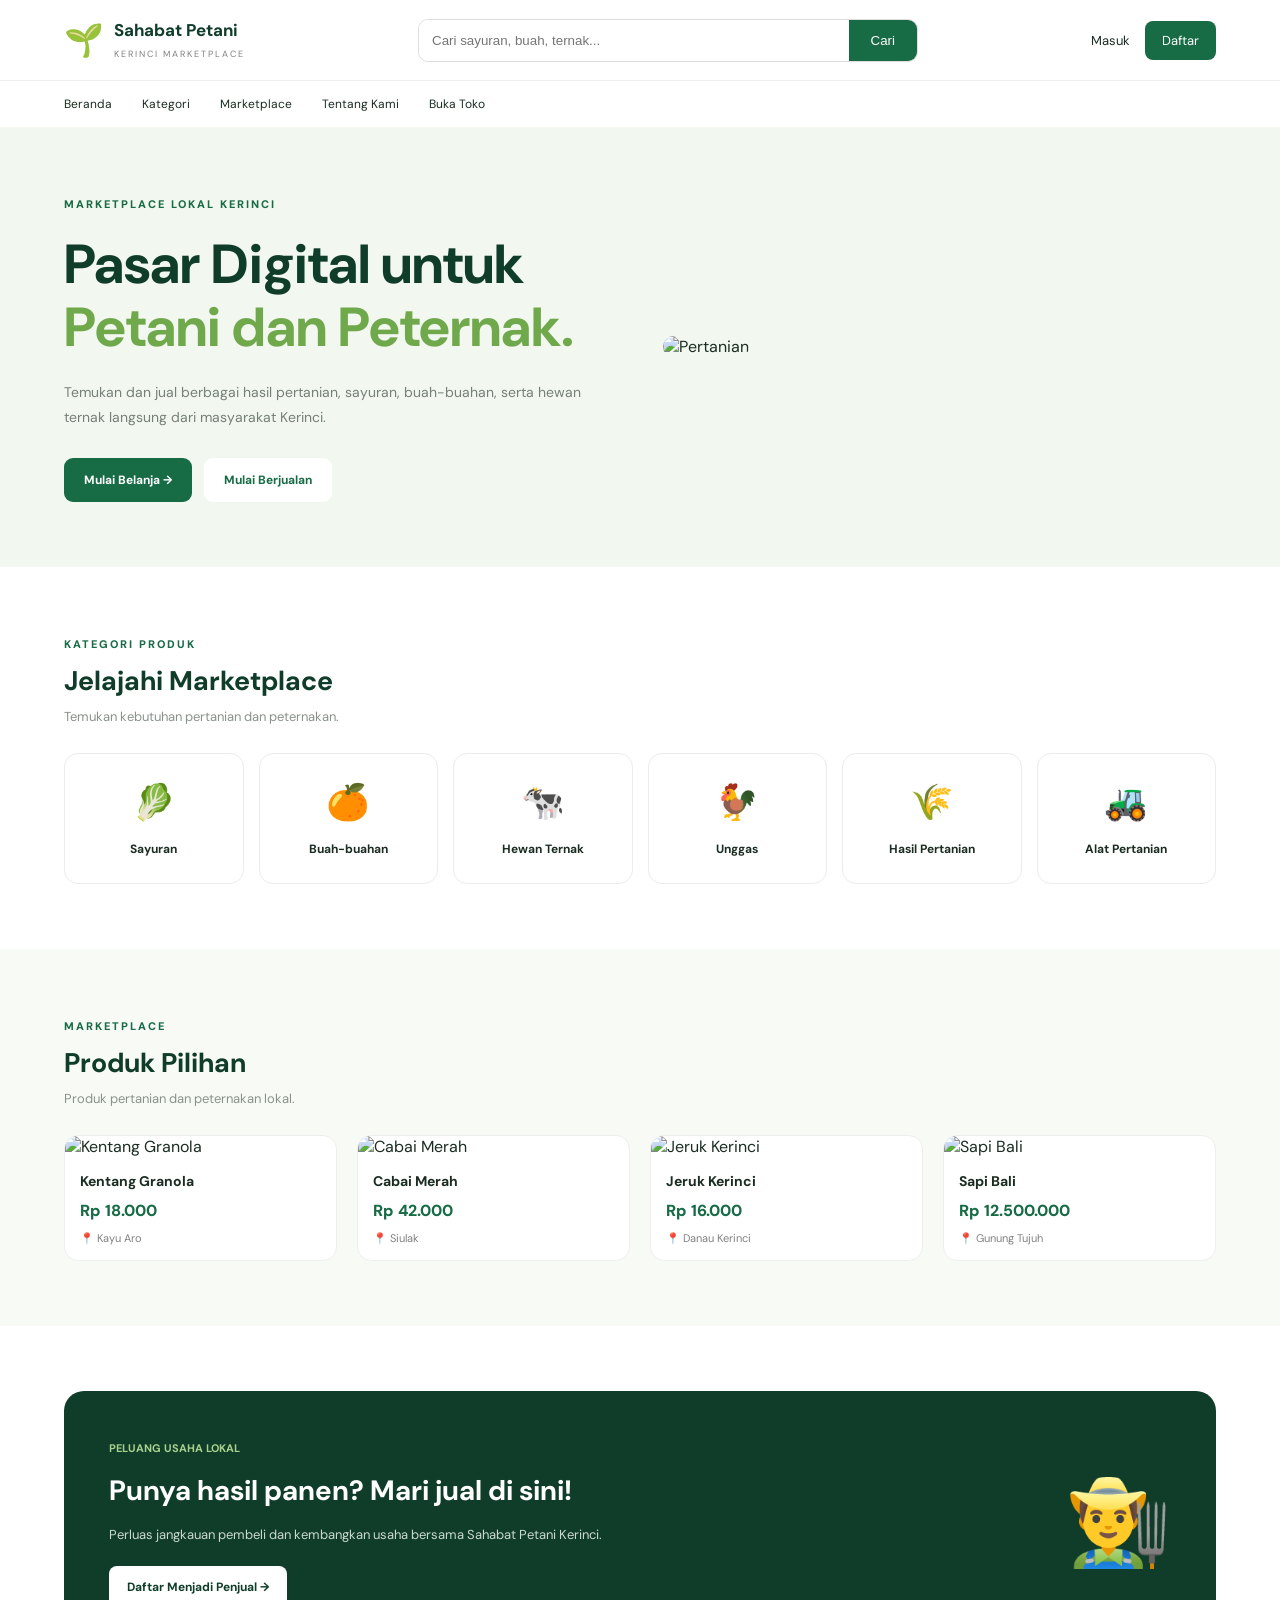
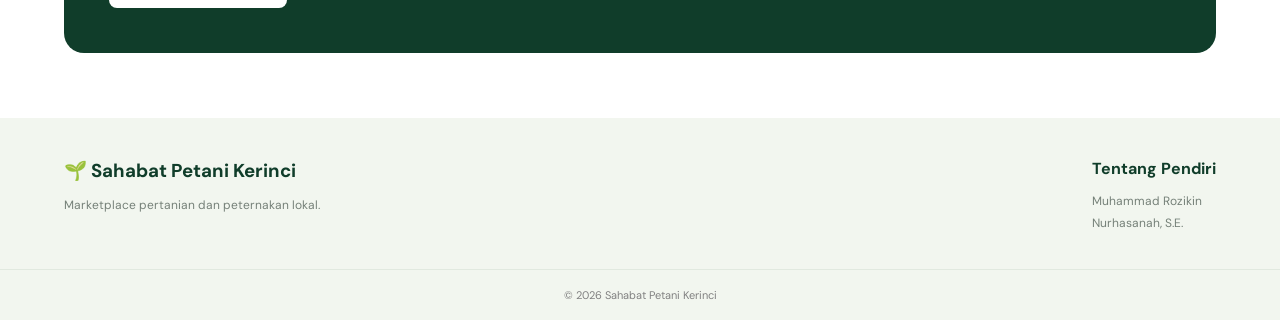
==== index.html @ 48f0f31e "Update index.html" ====
<!DOCTYPE html>
<html lang="id">
<head>
    <meta charset="UTF-8">
    <meta name="viewport" content="width=device-width, initial-scale=1.0">

    <title>Sahabat Petani Kerinci</title>

    <meta name="description" content="Marketplace pertanian dan peternakan Kerinci.">

    <link rel="stylesheet" href="styles.css">

    <link rel="preconnect" href="https://fonts.googleapis.com">
    <link href="https://fonts.googleapis.com/css2?family=DM+Sans:wght@400;500;600;700;800&display=swap" rel="stylesheet">
</head>

<body>

<header class="header">

    <div class="container header-content">

        <a href="index.html" class="logo">
            <span>🌱</span>
            <div>
                <strong>Sahabat Petani</strong>
                <small>KERINCI MARKETPLACE</small>
            </div>
        </a>

        <div class="search-box">
            <input
                type="search"
                id="searchInput"
                placeholder="Cari sayuran, buah, ternak..."
            >
            <button onclick="searchProducts()">Cari</button>
        </div>

        <div class="header-actions">
            <a href="pages/login.html">Masuk</a>
            <a href="pages/register.html" class="register-btn">Daftar</a>
        </div>

    </div>

    <nav class="navigation">
        <div class="container nav-links">
            <a href="index.html">Beranda</a>
            <a href="#kategori">Kategori</a>
            <a href="#produk">Marketplace</a>
            <a href="#tentang">Tentang Kami</a>
            <a href="pages/toko.html">Buka Toko</a>
        </div>
    </nav>

</header>


<main>

<section class="hero">
    <div class="container hero-content">

        <div class="hero-text">

            <span class="badge">MARKETPLACE LOKAL KERINCI</span>

            <h1>
                Pasar Digital untuk
                <span>Petani dan Peternak.</span>
            </h1>

            <p>
                Temukan dan jual berbagai hasil pertanian,
                sayuran, buah-buahan, serta hewan ternak
                langsung dari masyarakat Kerinci.
            </p>

            <div class="hero-buttons">
                <a href="#produk" class="primary-btn">
                    Mulai Belanja →
                </a>

                <a href="pages/toko.html" class="secondary-btn">
                    Mulai Berjualan
                </a>
            </div>

        </div>

        <div class="hero-image">
            <img
                src="https://images.unsplash.com/photo-1500382017468-9049fed747ef?w=1000"
                alt="Pertanian"
            >
        </div>

    </div>
</section>


<section class="container categories" id="kategori">

    <div class="section-heading">
        <span>KATEGORI PRODUK</span>
        <h2>Jelajahi Marketplace</h2>
        <p>Temukan kebutuhan pertanian dan peternakan.</p>
    </div>

    <div class="category-grid">

        <a href="#produk" data-category="Sayuran">
            <span>🥬</span>
            <strong>Sayuran</strong>
        </a>

        <a href="#produk" data-category="Buah-buahan">
            <span>🍊</span>
            <strong>Buah-buahan</strong>
        </a>

        <a href="#produk" data-category="Hewan ternak">
            <span>🐄</span>
            <strong>Hewan Ternak</strong>
        </a>

        <a href="#produk" data-category="Unggas">
            <span>🐓</span>
            <strong>Unggas</strong>
        </a>

        <a href="#produk" data-category="Hasil pertanian">
            <span>🌾</span>
            <strong>Hasil Pertanian</strong>
        </a>

        <a href="#produk" data-category="Peralatan">
            <span>🚜</span>
            <strong>Alat Pertanian</strong>
        </a>

    </div>

</section>


<section class="products-section" id="produk">

    <div class="container">

        <div class="section-heading">
            <span>MARKETPLACE</span>
            <h2>Produk Pilihan</h2>
            <p>Produk pertanian dan peternakan lokal.</p>
        </div>

        <div class="product-grid" id="productGrid"></div>

    </div>

</section>


<section class="seller-section" id="tentang">

    <div class="container seller-content">

        <div>
            <span>PELUANG USAHA LOKAL</span>

            <h2>
                Punya hasil panen?
                Mari jual di sini!
            </h2>

            <p>
                Perluas jangkauan pembeli dan
                kembangkan usaha bersama Sahabat Petani Kerinci.
            </p>

            <a href="pages/register.html">
                Daftar Menjadi Penjual →
            </a>
        </div>

        <div class="seller-icon">👨‍🌾</div>

    </div>

</section>

</main>


<footer>

    <div class="container footer-content">

        <div>
            <h3>🌱 Sahabat Petani Kerinci</h3>
            <p>Marketplace pertanian dan peternakan lokal.</p>
        </div>

        <div>
            <h4>Tentang Pendiri</h4>
            <p>Muhammad Rozikin</p>
            <p>Nurhasanah, S.E.</p>
        </div>

    </div>

    <div class="copyright">
        © 2026 Sahabat Petani Kerinci
    </div>

</footer>

<script src="script.js"></script>

</body>
</html>
---- styles.css ----
:root {
    --green: #176b45;
    --dark: #103d2a;
    --light: #f2f7ef;
    --text: #1b2d22;
}

* {
    margin: 0;
    padding: 0;
    box-sizing: border-box;
}

body {
    font-family: 'DM Sans', sans-serif;
    color: var(--text);
}

.container {
    width: 90%;
    max-width: 1200px;
    margin: auto;
}

a {
    text-decoration: none;
    color: inherit;
}

/* HEADER */

.header {
    background: white;
    position: sticky;
    top: 0;
    z-index: 100;
}

.header-content {
    min-height: 80px;
    display: flex;
    align-items: center;
    justify-content: space-between;
    gap: 25px;
}

.logo {
    display: flex;
    align-items: center;
    gap: 10px;
}

.logo span {
    font-size: 32px;
}

.logo strong {
    display: block;
    color: var(--dark);
    font-size: 17px;
}

.logo small {
    font-size: 9px;
    letter-spacing: 2px;
    color: gray;
}

.search-box {
    display: flex;
    flex: 1;
    max-width: 500px;
    border: 1px solid #ddd;
    border-radius: 10px;
    overflow: hidden;
}

.search-box input {
    flex: 1;
    padding: 13px;
    border: none;
    outline: none;
}

.search-box button {
    background: var(--green);
    color: white;
    border: none;
    padding: 0 22px;
    cursor: pointer;
}

.header-actions {
    display: flex;
    align-items: center;
    gap: 15px;
    font-size: 13px;
}

.register-btn {
    background: var(--green);
    color: white;
    padding: 11px 17px;
    border-radius: 8px;
}

.navigation {
    border-top: 1px solid #eee;
}

.nav-links {
    display: flex;
    gap: 30px;
    padding: 15px 0;
    font-size: 12px;
}

/* HERO */

.hero {
    background: var(--light);
    padding: 65px 0;
}

.hero-content {
    display: grid;
    grid-template-columns: 1fr 1fr;
    align-items: center;
    gap: 45px;
}

.badge,
.section-heading span {
    color: var(--green);
    font-size: 11px;
    font-weight: 800;
    letter-spacing: 2px;
}

.hero h1 {
    font-size: clamp(35px, 5vw, 55px);
    line-height: 1.15;
    color: var(--dark);
    margin: 20px 0;
}

.hero h1 span {
    color: #70a84c;
}

.hero p {
    color: #758078;
    line-height: 1.8;
    font-size: 14px;
}

.hero-buttons {
    display: flex;
    gap: 12px;
    margin-top: 28px;
}

.primary-btn,
.secondary-btn {
    padding: 14px 20px;
    border-radius: 9px;
    font-size: 12px;
    font-weight: 700;
}

.primary-btn {
    background: var(--green);
    color: white;
}

.secondary-btn {
    background: white;
    color: var(--green);
}

.hero-image img {
    width: 100%;
    height: 340px;
    object-fit: cover;
    border-radius: 25px;
}

/* CATEGORIES */

.categories {
    padding-top: 65px;
    padding-bottom: 65px;
}

.section-heading {
    margin-bottom: 28px;
}

.section-heading h2 {
    font-size: 27px;
    color: var(--dark);
    margin: 10px 0;
}

.section-heading p {
    font-size: 13px;
    color: #89928b;
}

.category-grid {
    display: grid;
    grid-template-columns: repeat(6, 1fr);
    gap: 15px;
}

.category-grid a {
    border: 1px solid #e9eee8;
    border-radius: 14px;
    padding: 25px 10px;
    text-align: center;
    transition: .2s;
}

.category-grid a:hover {
    border-color: var(--green);
    transform: translateY(-4px);
}

.category-grid span {
    display: block;
    font-size: 35px;
    margin-bottom: 12px;
}

.category-grid strong {
    font-size: 12px;
}

/* PRODUCTS */

.products-section {
    background: #f8faf6;
    padding: 65px 0;
}

.product-grid {
    display: grid;
    grid-template-columns: repeat(4, 1fr);
    gap: 20px;
}

.product-card {
    background: white;
    border-radius: 14px;
    overflow: hidden;
    border: 1px solid #eee;
}

.product-card img {
    width: 100%;
    height: 180px;
    object-fit: cover;
}

.product-info {
    padding: 15px;
}

.product-info h3 {
    font-size: 14px;
    margin-bottom: 10px;
}

.product-price {
    color: var(--green);
    font-weight: 800;
    font-size: 16px;
}

.product-location {
    font-size: 11px;
    color: gray;
    margin-top: 10px;
}

/* SELLER */

.seller-section {
    padding: 65px 0;
}

.seller-content {
    background: var(--dark);
    color: white;
    padding: 45px;
    border-radius: 20px;
    display: flex;
    justify-content: space-between;
    align-items: center;
}

.seller-content span {
    color: #a9d18e;
    font-size: 11px;
    font-weight: bold;
}

.seller-content h2 {
    font-size: 28px;
    margin: 15px 0;
}

.seller-content p {
    color: #cbd9ce;
    font-size: 13px;
    line-height: 1.7;
}

.seller-content a {
    display: inline-block;
    margin-top: 20px;
    background: white;
    color: var(--dark);
    padding: 13px 18px;
    border-radius: 8px;
    font-size: 12px;
    font-weight: bold;
}

.seller-icon {
    font-size: 85px;
}

/* FOOTER */

footer {
    background: #f2f6ef;
    padding-top: 40px;
}

.footer-content {
    display: flex;
    justify-content: space-between;
    padding-bottom: 35px;
}

.footer-content h3,
.footer-content h4 {
    color: var(--dark);
    margin-bottom: 12px;
}

.footer-content p {
    font-size: 12px;
    color: #758078;
    line-height: 1.8;
}

.copyright {
    border-top: 1px solid #e1e9df;
    text-align: center;
    padding: 18px;
    color: gray;
    font-size: 11px;
}

/* MOBILE */

@media(max-width: 800px) {
    .header-content {
        flex-wrap: wrap;
        padding: 15px 0;
    }

    .search-box {
        order: 3;
        flex-basis: 100%;
        max-width: none;
    }

    .hero-content {
        grid-template-columns: 1fr;
    }

    .category-grid {
        grid-template-columns: repeat(3, 1fr);
    }

    .product-grid {
        grid-template-columns: repeat(2, 1fr);
    }

    .hero-image img {
        height: 250px;
    }
}

@media(max-width: 480px) {
    .container {
        width: 92%;
    }

    .nav-links {
        overflow-x: auto;
        white-space: nowrap;
        gap: 20px;
    }

    .category-grid {
        grid-template-columns: repeat(2, 1fr);
    }

    .product-grid {
        gap: 10px;
    }

    .product-card img {
        height: 130px;
    }

    .seller-content {
        padding: 25px;
    }

    .seller-content h2 {
        font-size: 22px;
    }

    .seller-icon {
        display: none;
    }

    .footer-content {
        flex-direction: column;
        gap: 25px;
    }
}
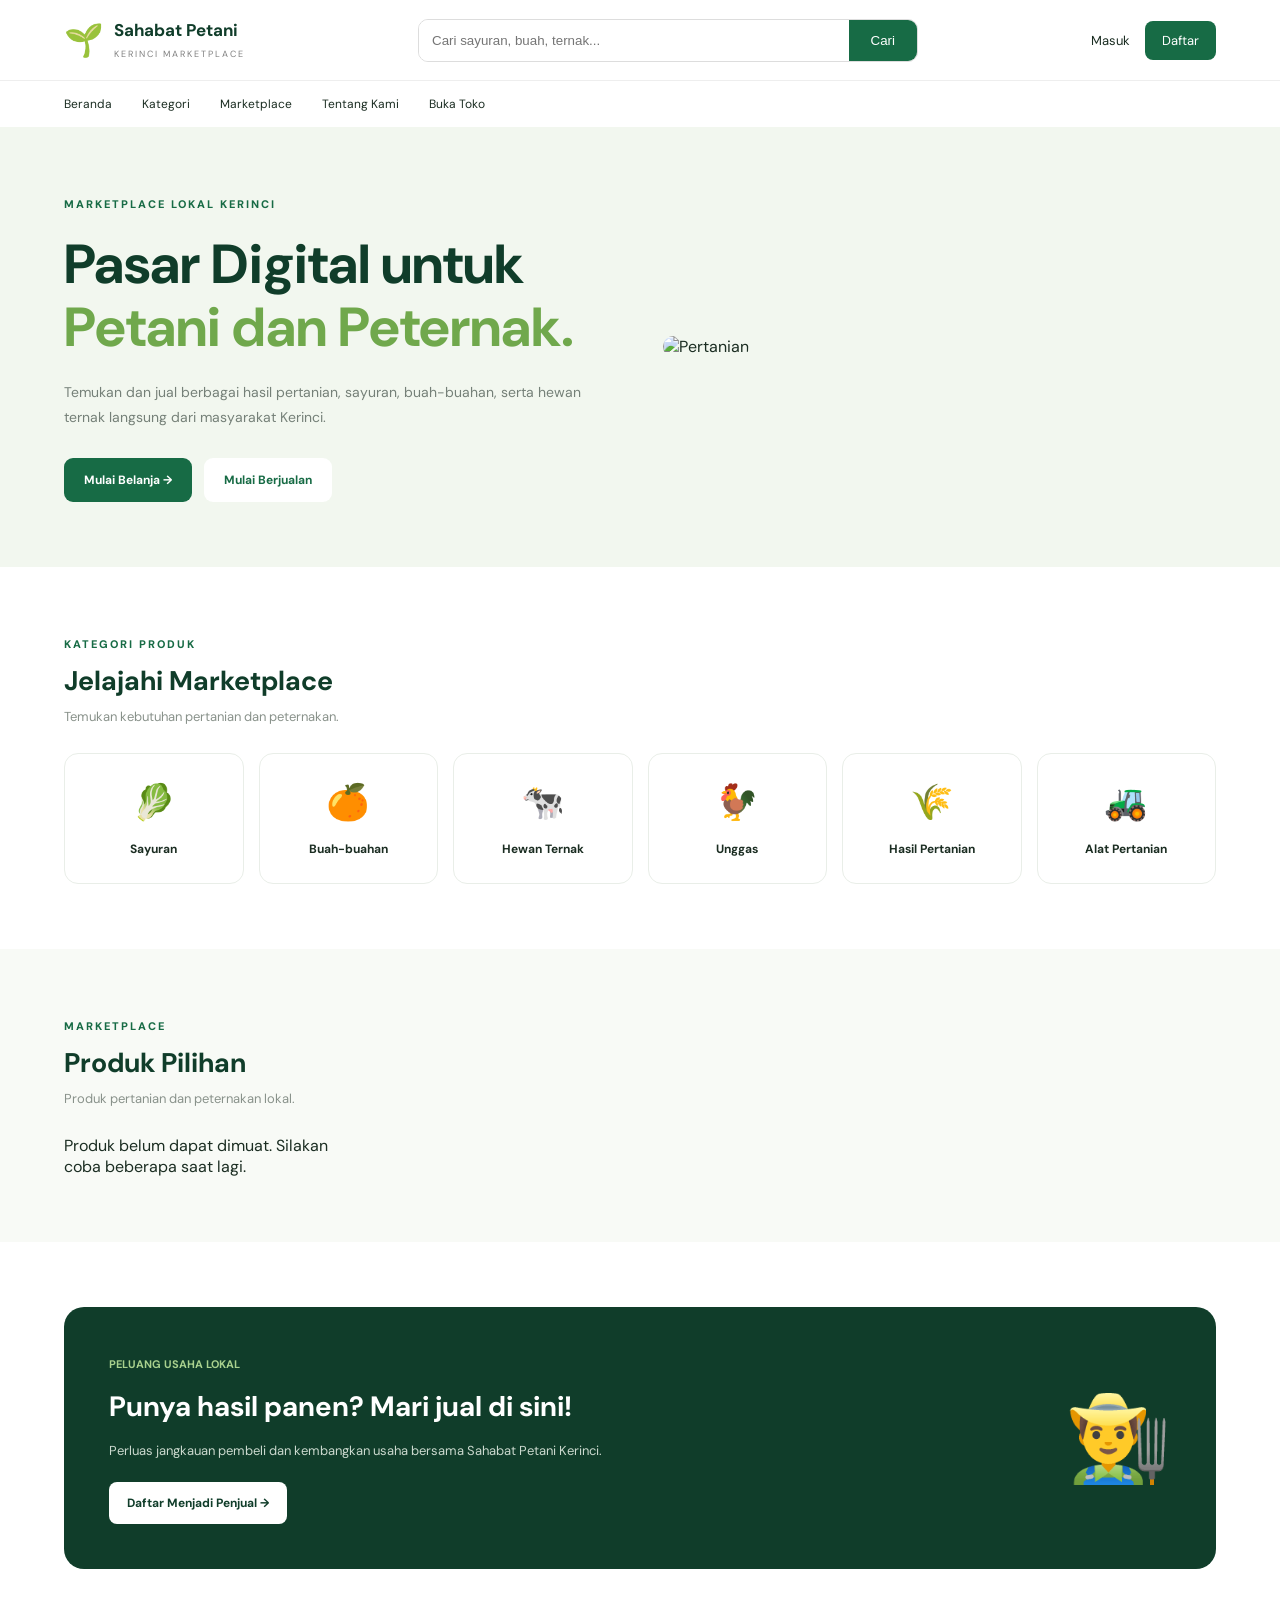
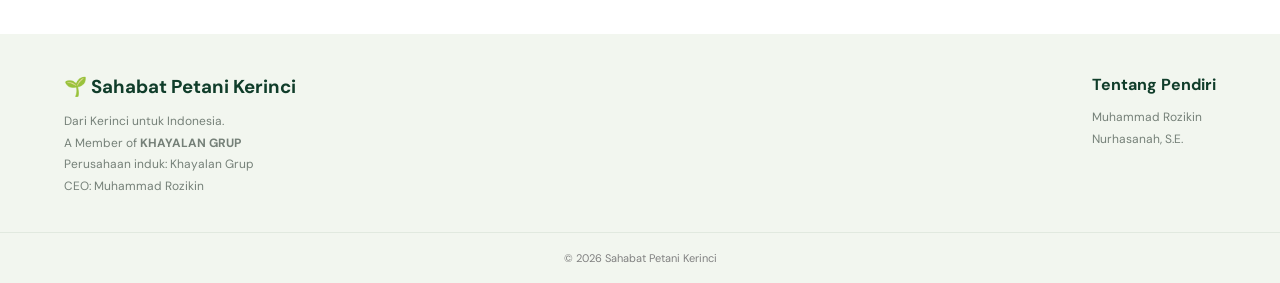
==== commit 9ea649bb: "Update index.html" ====
--- a/index.html
+++ b/index.html
@@ -198,8 +198,13 @@
     <div class="container footer-content">
 
         <div>
-            <h3>🌱 Sahabat Petani Kerinci</h3>
-            <p>Marketplace pertanian dan peternakan lokal.</p>
+    <h3>🌱 Sahabat Petani Kerinci</h3>
+    <p>Dari Kerinci untuk Indonesia.</p>
+    <p class="parent-company">
+        A Member of <strong>KHAYALAN GRUP</strong>
+    </p>
+    <p>Perusahaan induk: Khayalan Grup</p>
+    <p>CEO: Muhammad Rozikin</p>
         </div>
 
         <div>
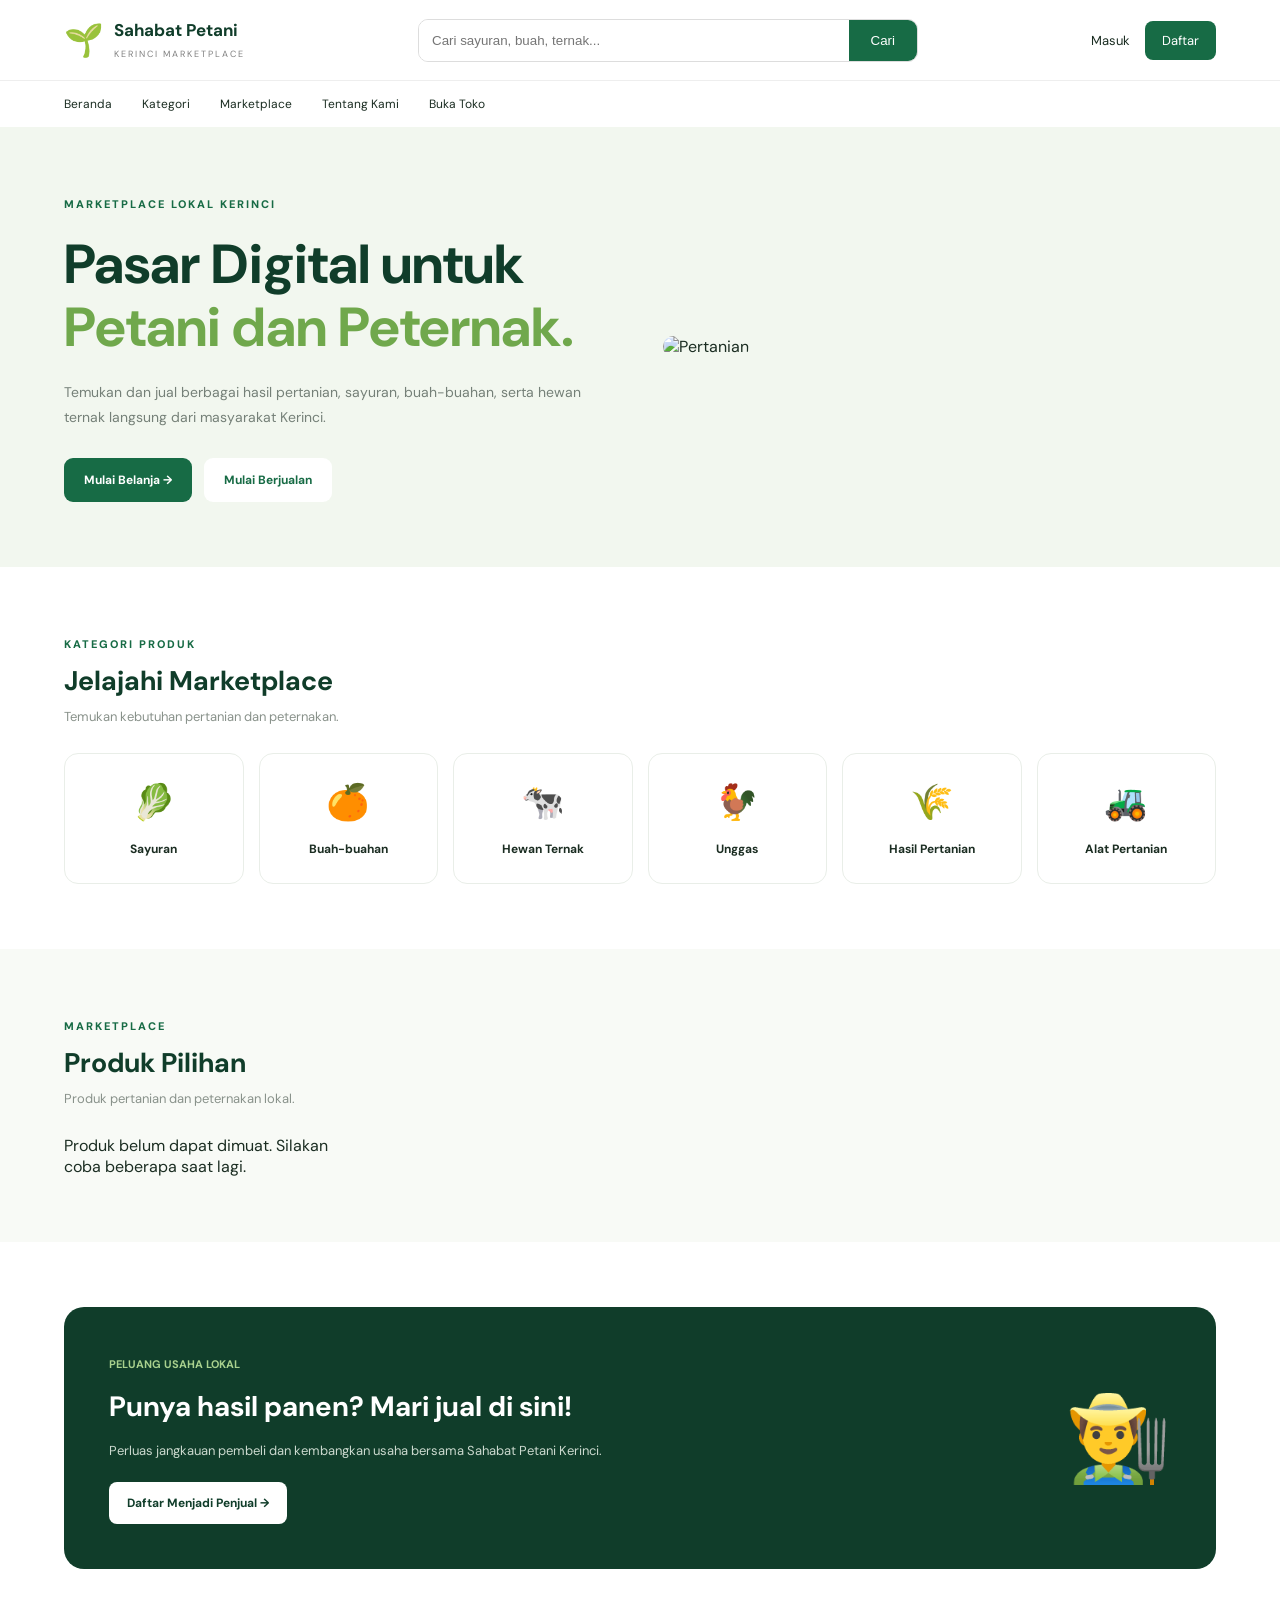
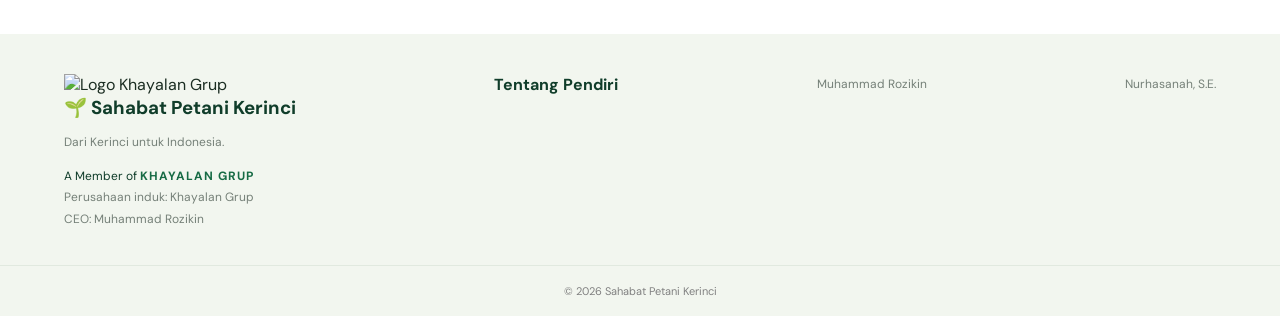
==== commit 9d5a3344: "Update index.html" ====
--- a/index.html
+++ b/index.html
@@ -197,17 +197,23 @@
 
     <div class="container footer-content">
 
-        <div>
+        <div class="footer-brand">
+    <img
+        src="logo-khayalan-grup.png"
+        alt="Logo Khayalan Grup"
+        class="footer-logo"
+    >
+
     <h3>🌱 Sahabat Petani Kerinci</h3>
     <p>Dari Kerinci untuk Indonesia.</p>
+
     <p class="parent-company">
         A Member of <strong>KHAYALAN GRUP</strong>
     </p>
+
     <p>Perusahaan induk: Khayalan Grup</p>
     <p>CEO: Muhammad Rozikin</p>
         </div>
-
-        <div>
             <h4>Tentang Pendiri</h4>
             <p>Muhammad Rozikin</p>
             <p>Nurhasanah, S.E.</p>
--- a/styles.css
+++ b/styles.css
@@ -364,6 +364,18 @@
     font-size: 11px;
 }
 
+/* KHAYALAN GRUP */
+
+.parent-company {
+    margin-top: 12px;
+    color: var(--dark) !important;
+    font-size: 12px !important;
+}
+
+.parent-company strong {
+    color: var(--green);
+    letter-spacing: 1px;
+}
 /* MOBILE */
 
 @media(max-width: 800px) {
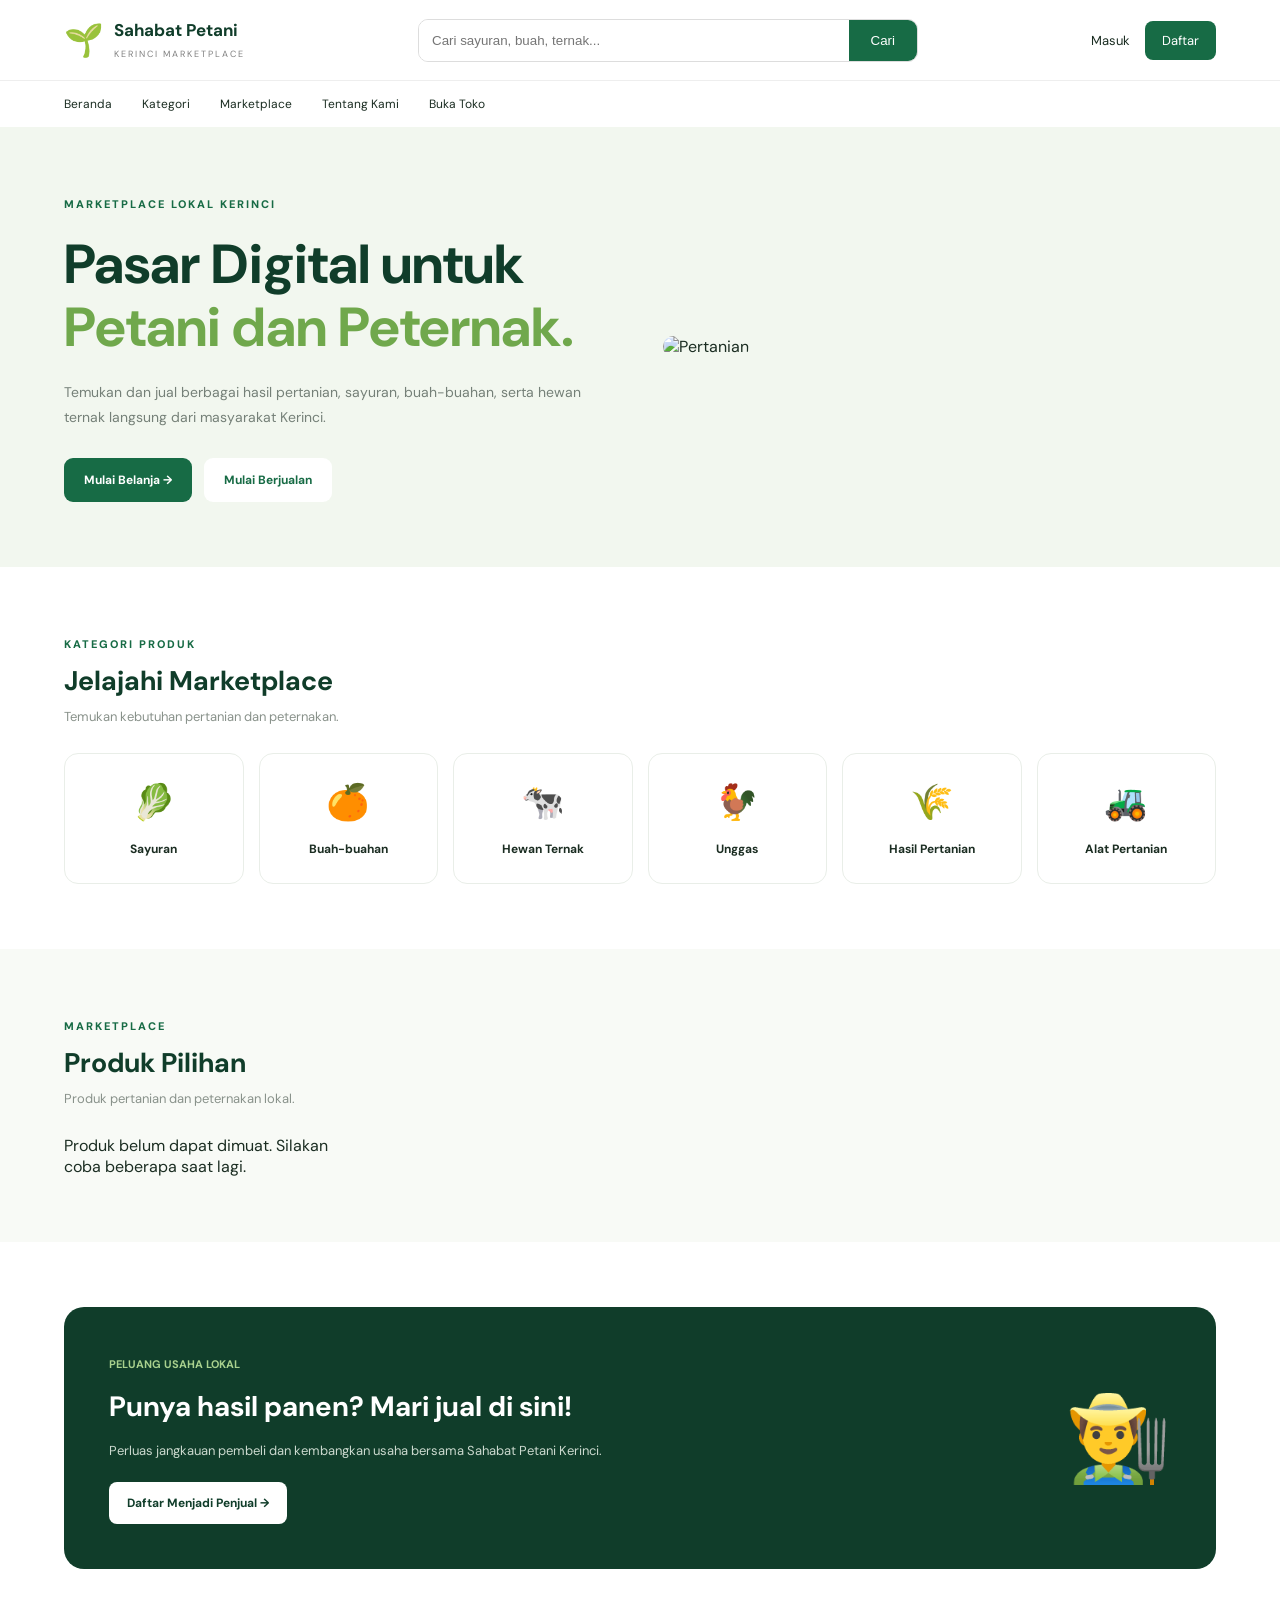
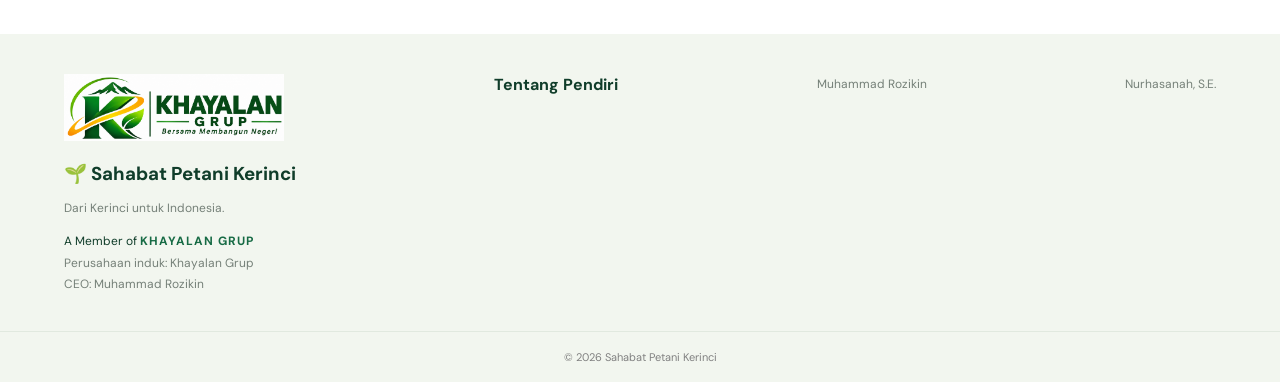
==== commit c339173c: "Update index.html" ====
--- a/index.html
+++ b/index.html
@@ -199,7 +199,7 @@
 
         <div class="footer-brand">
     <img
-        src="logo-khayalan-grup.png"
+        src="logo-khayalan-grup-1.png"
         alt="Logo Khayalan Grup"
         class="footer-logo"
     >
--- a/styles.css
+++ b/styles.css
@@ -343,6 +343,14 @@
     justify-content: space-between;
     padding-bottom: 35px;
 }
+.footer-logo {
+    display: block;
+    width: 220px;
+    max-width: 100%;
+    height: auto;
+    object-fit: contain;
+    margin-bottom: 20px;
+}
 
 .footer-content h3,
 .footer-content h4 {
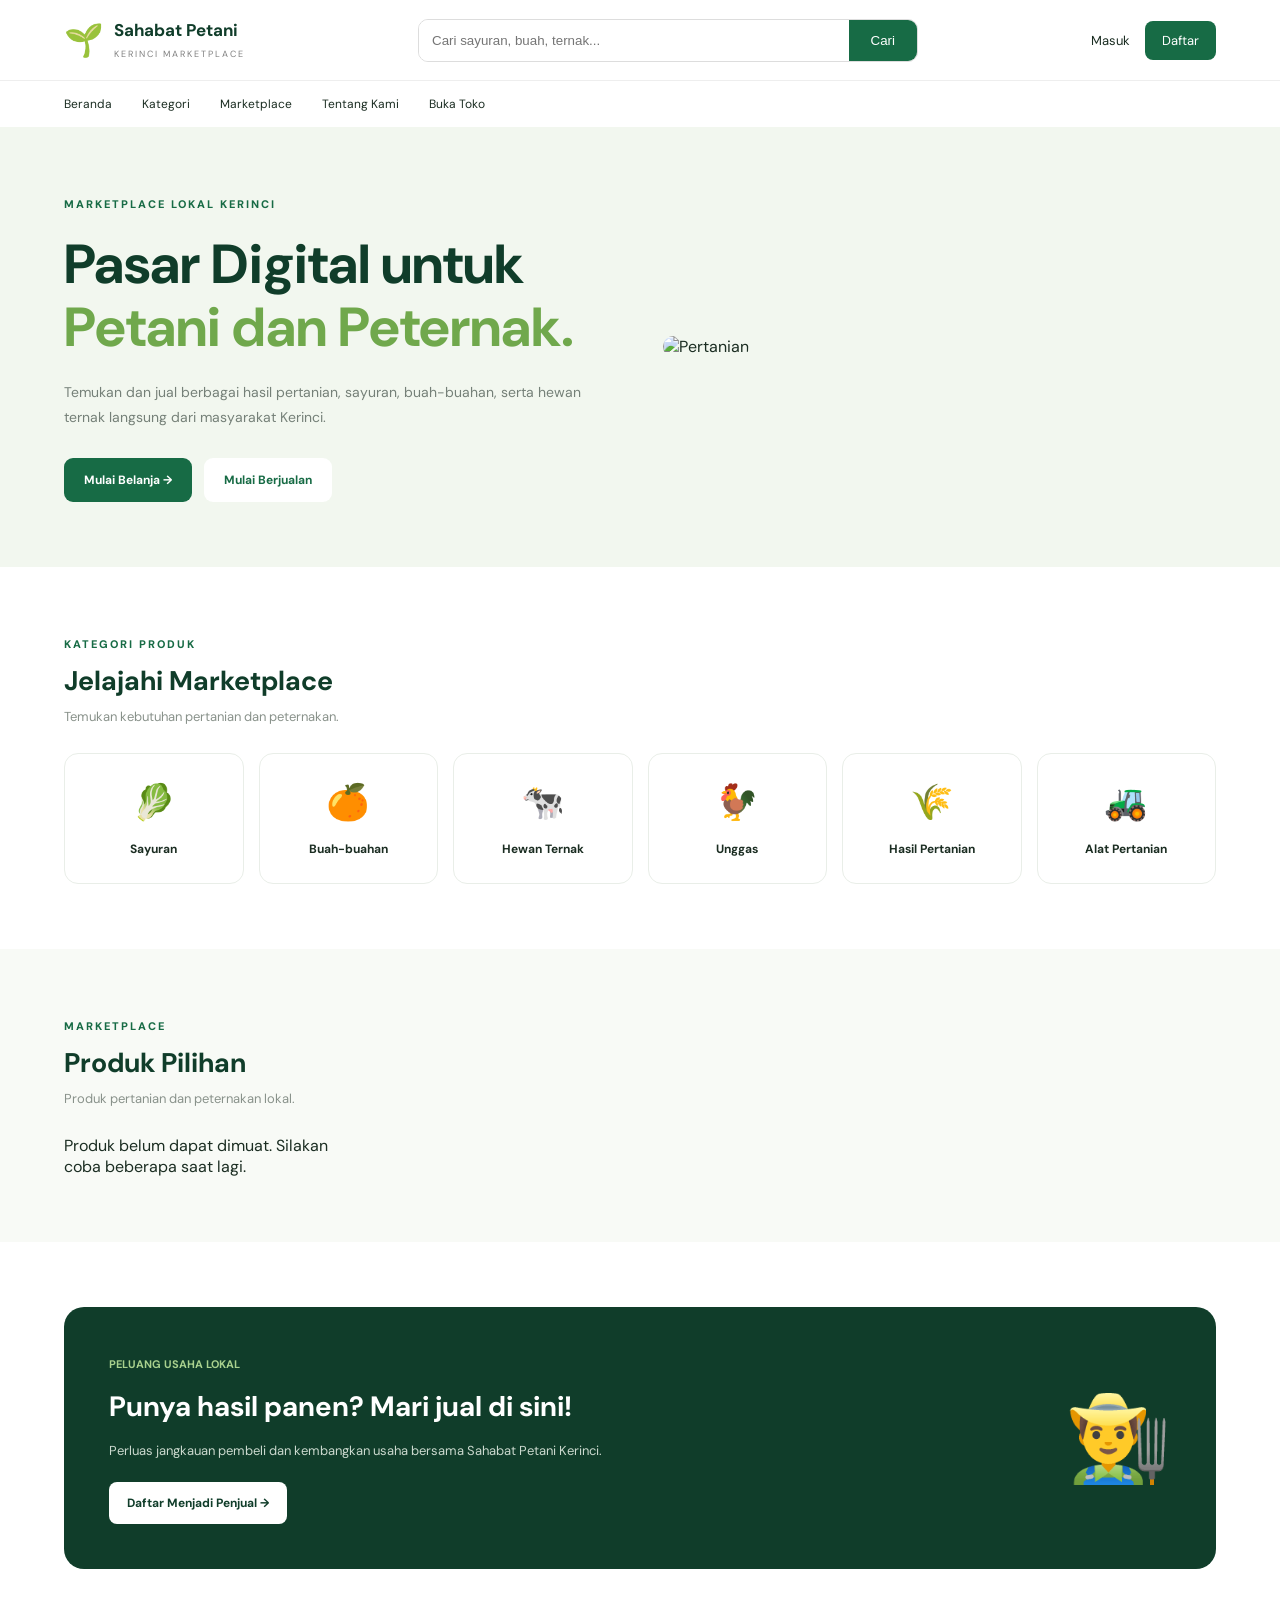
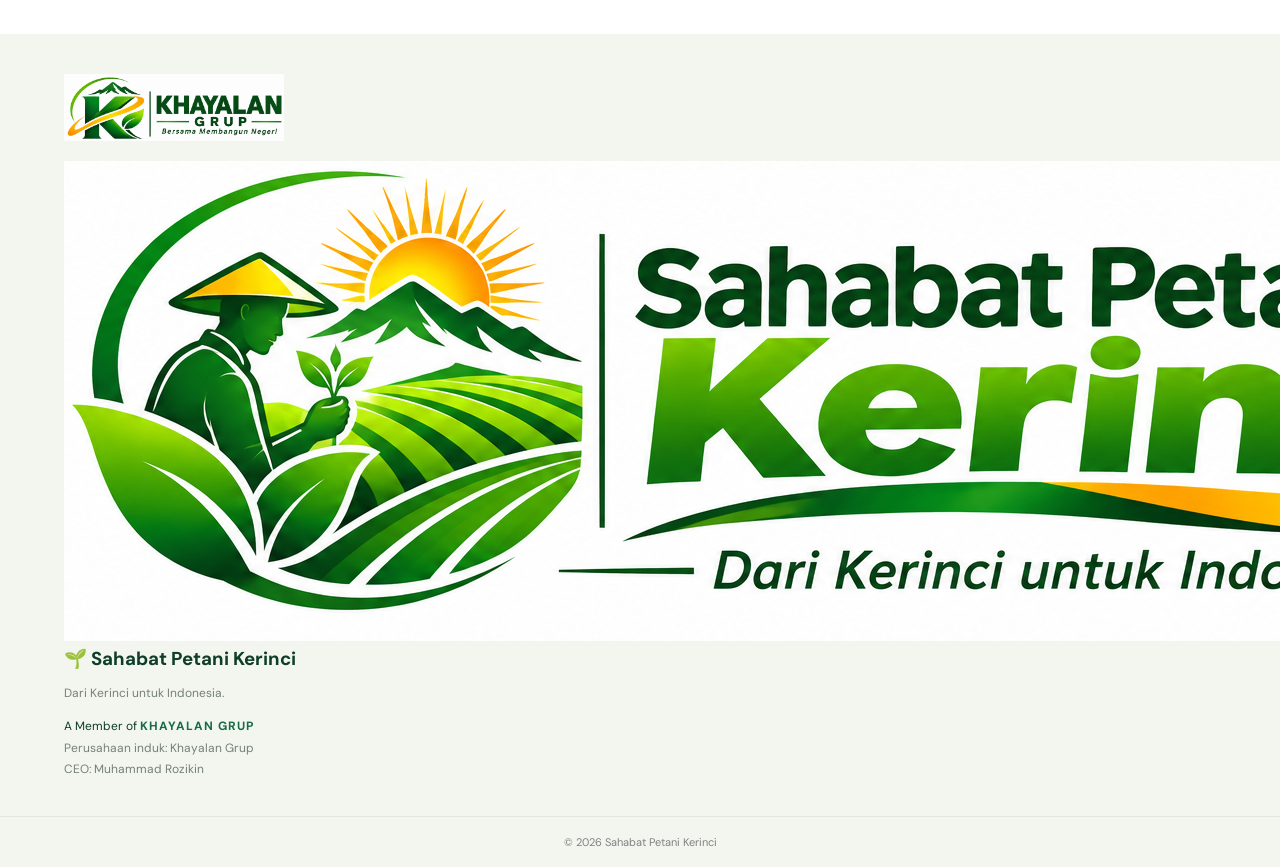
==== commit fbbc1c85: "Update index.html" ====
--- a/index.html
+++ b/index.html
@@ -204,7 +204,12 @@
         class="footer-logo"
     >
 
-    <h3>🌱 Sahabat Petani Kerinci</h3>
+    <img
+    src="logo-sahabat-petani-kerinci.png"
+    alt="Logo Sahabat Petani Kerinci"
+    class="seller-brand-logo"
+>
+<h3>🌱 Sahabat Petani Kerinci</h3>
     <p>Dari Kerinci untuk Indonesia.</p>
 
     <p class="parent-company">
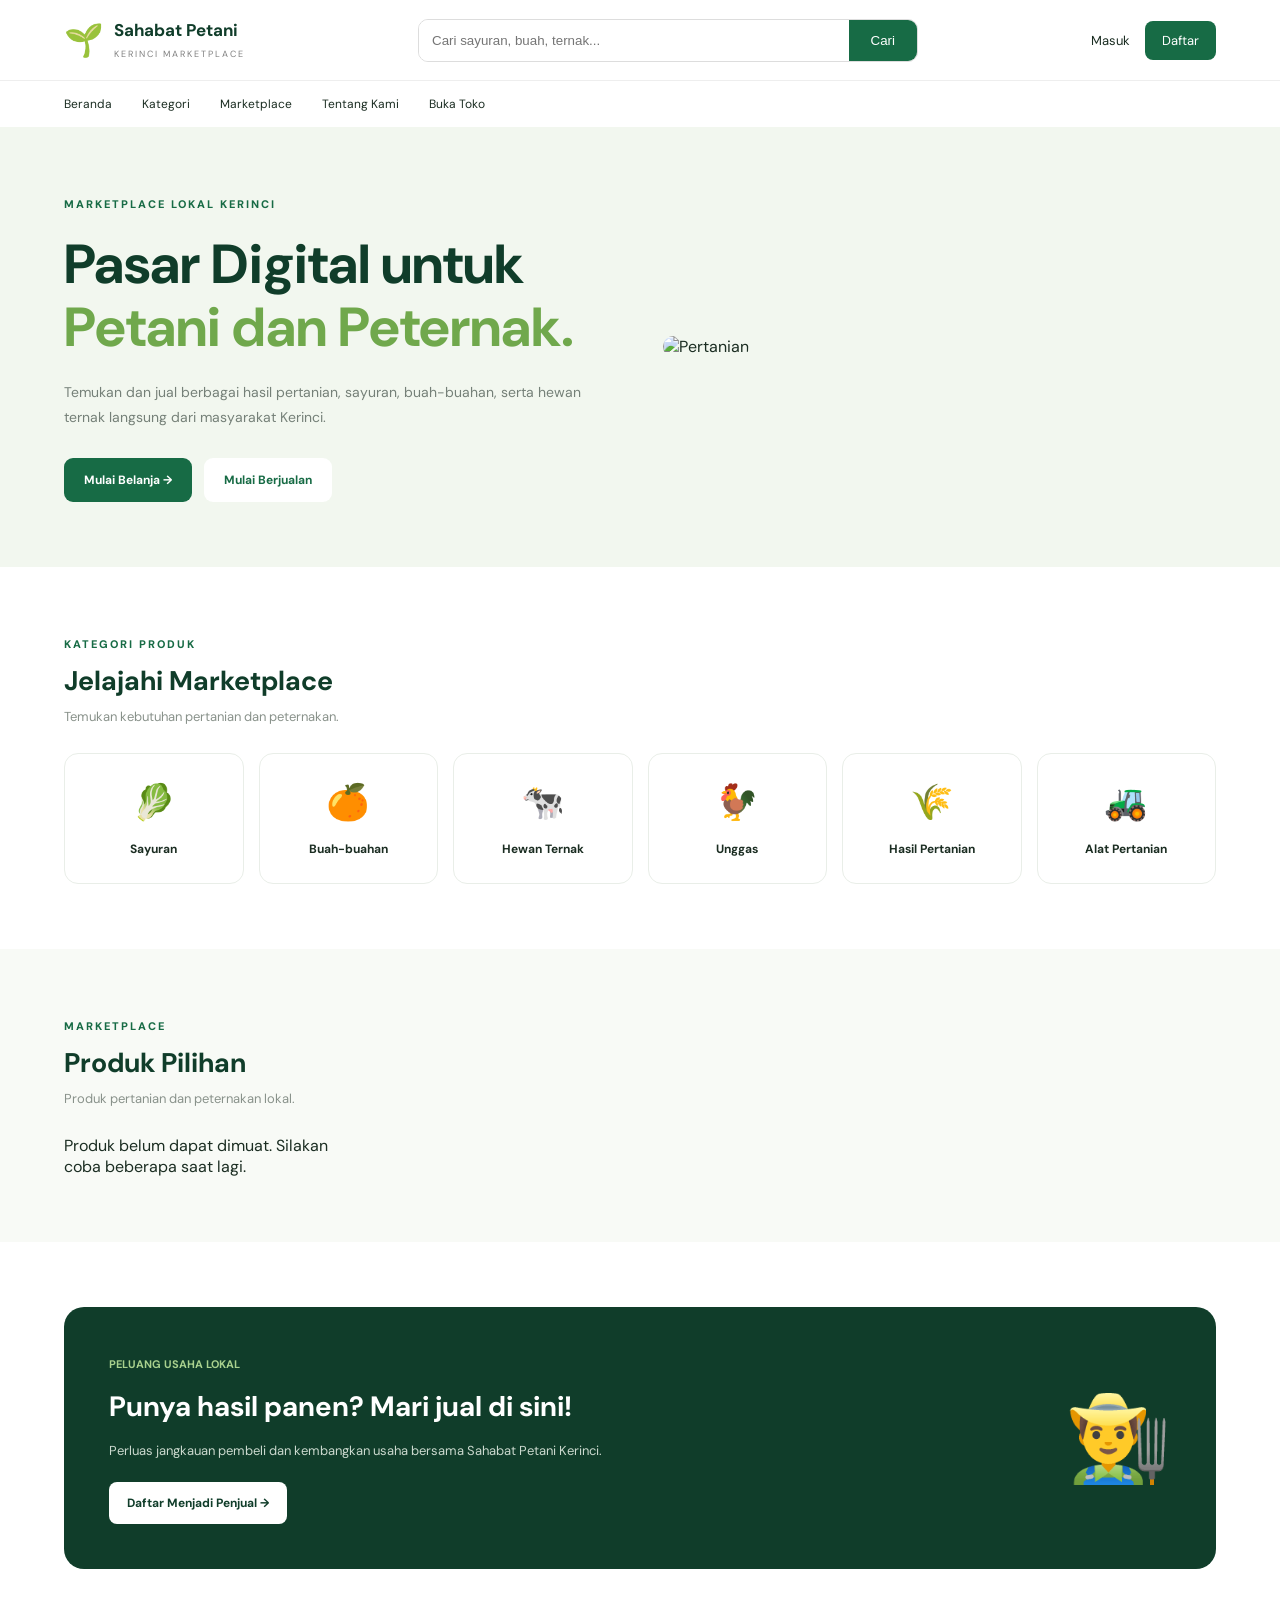
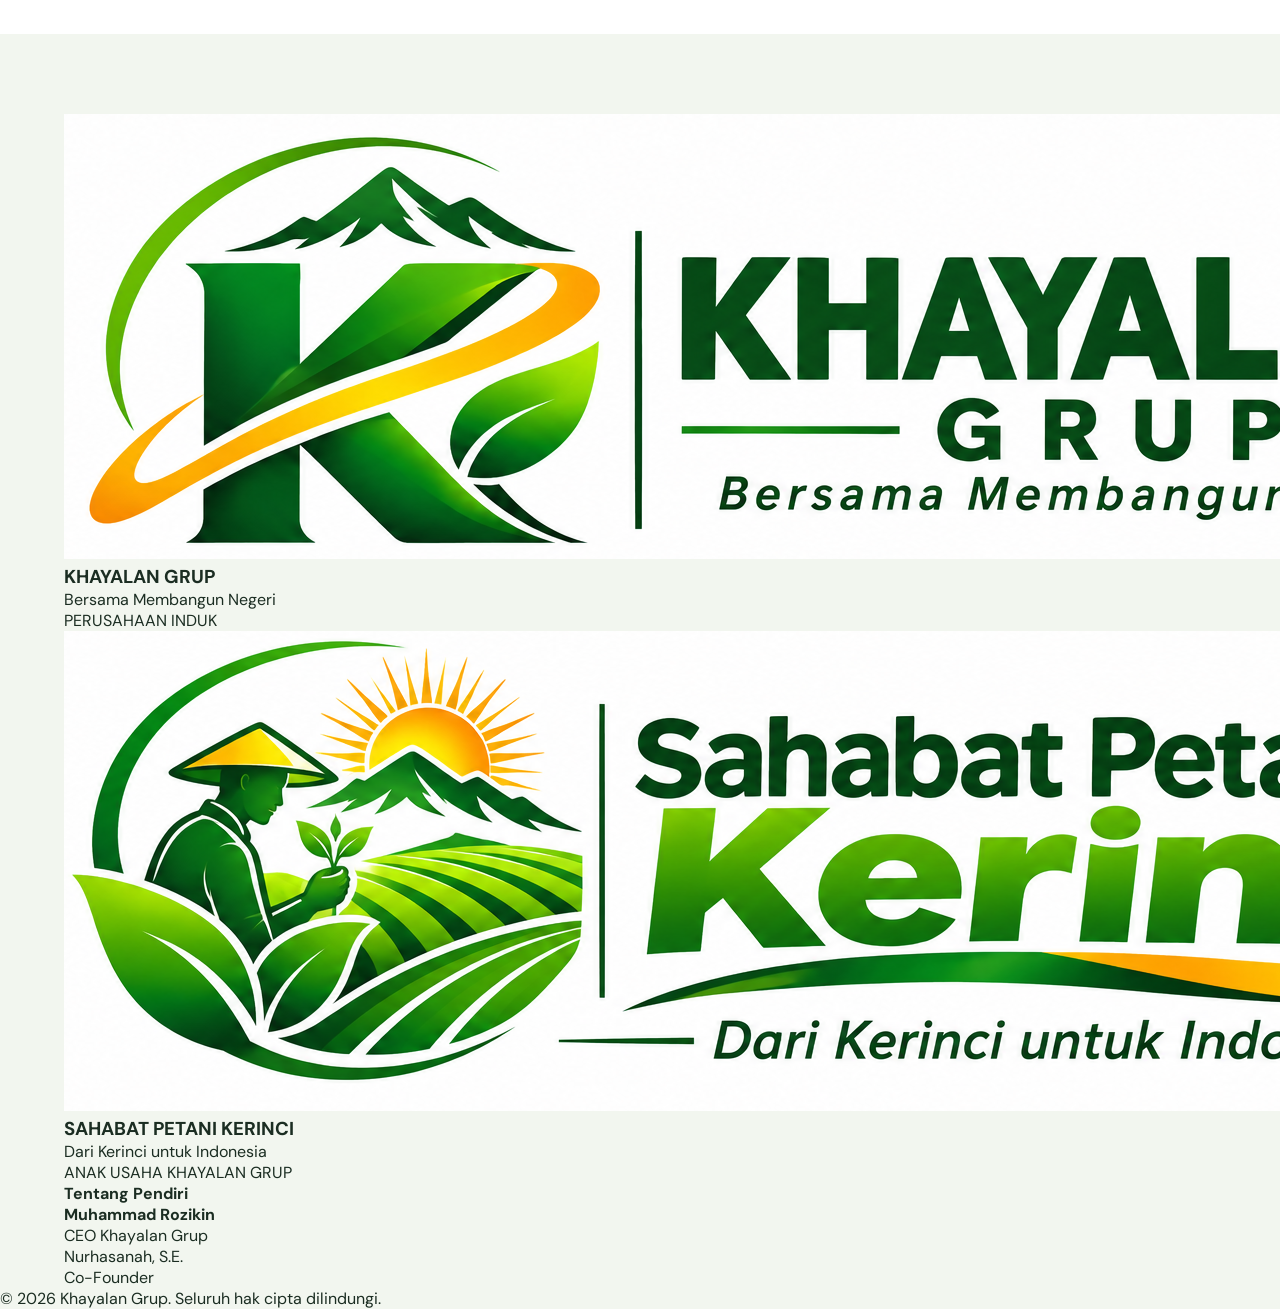
==== commit 36d1b1db: "Update index.html" ====
--- a/index.html
+++ b/index.html
@@ -195,40 +195,39 @@
 
 <footer>
 
-    <div class="container footer-content">
-
-        <div class="footer-brand">
-    <img
-        src="logo-khayalan-grup-1.png"
-        alt="Logo Khayalan Grup"
-        class="footer-logo"
-    >
-
-    <img
-    src="logo-sahabat-petani-kerinci.png"
-    alt="Logo Sahabat Petani Kerinci"
-    class="seller-brand-logo"
->
-<h3>🌱 Sahabat Petani Kerinci</h3>
-    <p>Dari Kerinci untuk Indonesia.</p>
-
-    <p class="parent-company">
-        A Member of <strong>KHAYALAN GRUP</strong>
-    </p>
-
-    <p>Perusahaan induk: Khayalan Grup</p>
-    <p>CEO: Muhammad Rozikin</p>
-        </div>
-            <h4>Tentang Pendiri</h4>
-            <p>Muhammad Rozikin</p>
-            <p>Nurhasanah, S.E.</p>
-        </div>
-
-    </div>
-
-    <div class="copyright">
-        © 2026 Sahabat Petani Kerinci
-    </div>
+    <footer class="main-footer"><div class="container">
+
+    <div class="group-brand">
+        <img src="logo-khayalan-grup-1.png" alt="Khayalan Grup">
+        <h3>KHAYALAN GRUP</h3>
+        <p>Bersama Membangun Negeri</p>
+        <span>PERUSAHAAN INDUK</span>
+    </div>
+
+    <div class="footer-divider"></div>
+
+    <div class="subsidiary-brand">
+        <img src="logo-sahabat-petani-kerinci.png" alt="Sahabat Petani Kerinci">
+        <h3>SAHABAT PETANI KERINCI</h3>
+        <p>Dari Kerinci untuk Indonesia</p>
+        <span>ANAK USAHA KHAYALAN GRUP</span>
+    </div>
+
+    <div class="founder-info">
+        <h4>Tentang Pendiri</h4>
+        <p><strong>Muhammad Rozikin</strong></p>
+        <p>CEO Khayalan Grup</p>
+        <p>Nurhasanah, S.E.</p>
+        <p>Co-Founder</p>
+    </div>
+
+</div>
+
+<div class="footer-bottom">
+    © 2026 Khayalan Grup. Seluruh hak cipta dilindungi.
+</div>
+
+    </footer>
 
 </footer>
 
--- a/styles.css
+++ b/styles.css
@@ -341,15 +341,31 @@
 .footer-content {
     display: flex;
     justify-content: space-between;
+    align-items: flex-start;
+    gap: 40px;
     padding-bottom: 35px;
 }
+
+.footer-brand {
+    max-width: 380px;
+}
+
 .footer-logo {
     display: block;
-    width: 220px;
+    width: 200px;
     max-width: 100%;
     height: auto;
     object-fit: contain;
-    margin-bottom: 20px;
+    margin-bottom: 15px;
+}
+
+.seller-brand-logo {
+    display: block;
+    width: 160px;
+    max-width: 100%;
+    height: auto;
+    object-fit: contain;
+    margin-bottom: 15px;
 }
 
 .footer-content h3,
@@ -362,6 +378,17 @@
     font-size: 12px;
     color: #758078;
     line-height: 1.8;
+}
+
+.parent-company {
+    margin-top: 12px;
+    color: var(--dark) !important;
+    font-size: 12px !important;
+}
+
+.parent-company strong {
+    color: var(--green);
+    letter-spacing: 1px;
 }
 
 .copyright {
@@ -371,19 +398,6 @@
     color: gray;
     font-size: 11px;
 }
-
-/* KHAYALAN GRUP */
-
-.parent-company {
-    margin-top: 12px;
-    color: var(--dark) !important;
-    font-size: 12px !important;
-}
-
-.parent-company strong {
-    color: var(--green);
-    letter-spacing: 1px;
-}
 /* MOBILE */
 
 @media(max-width: 800px) {
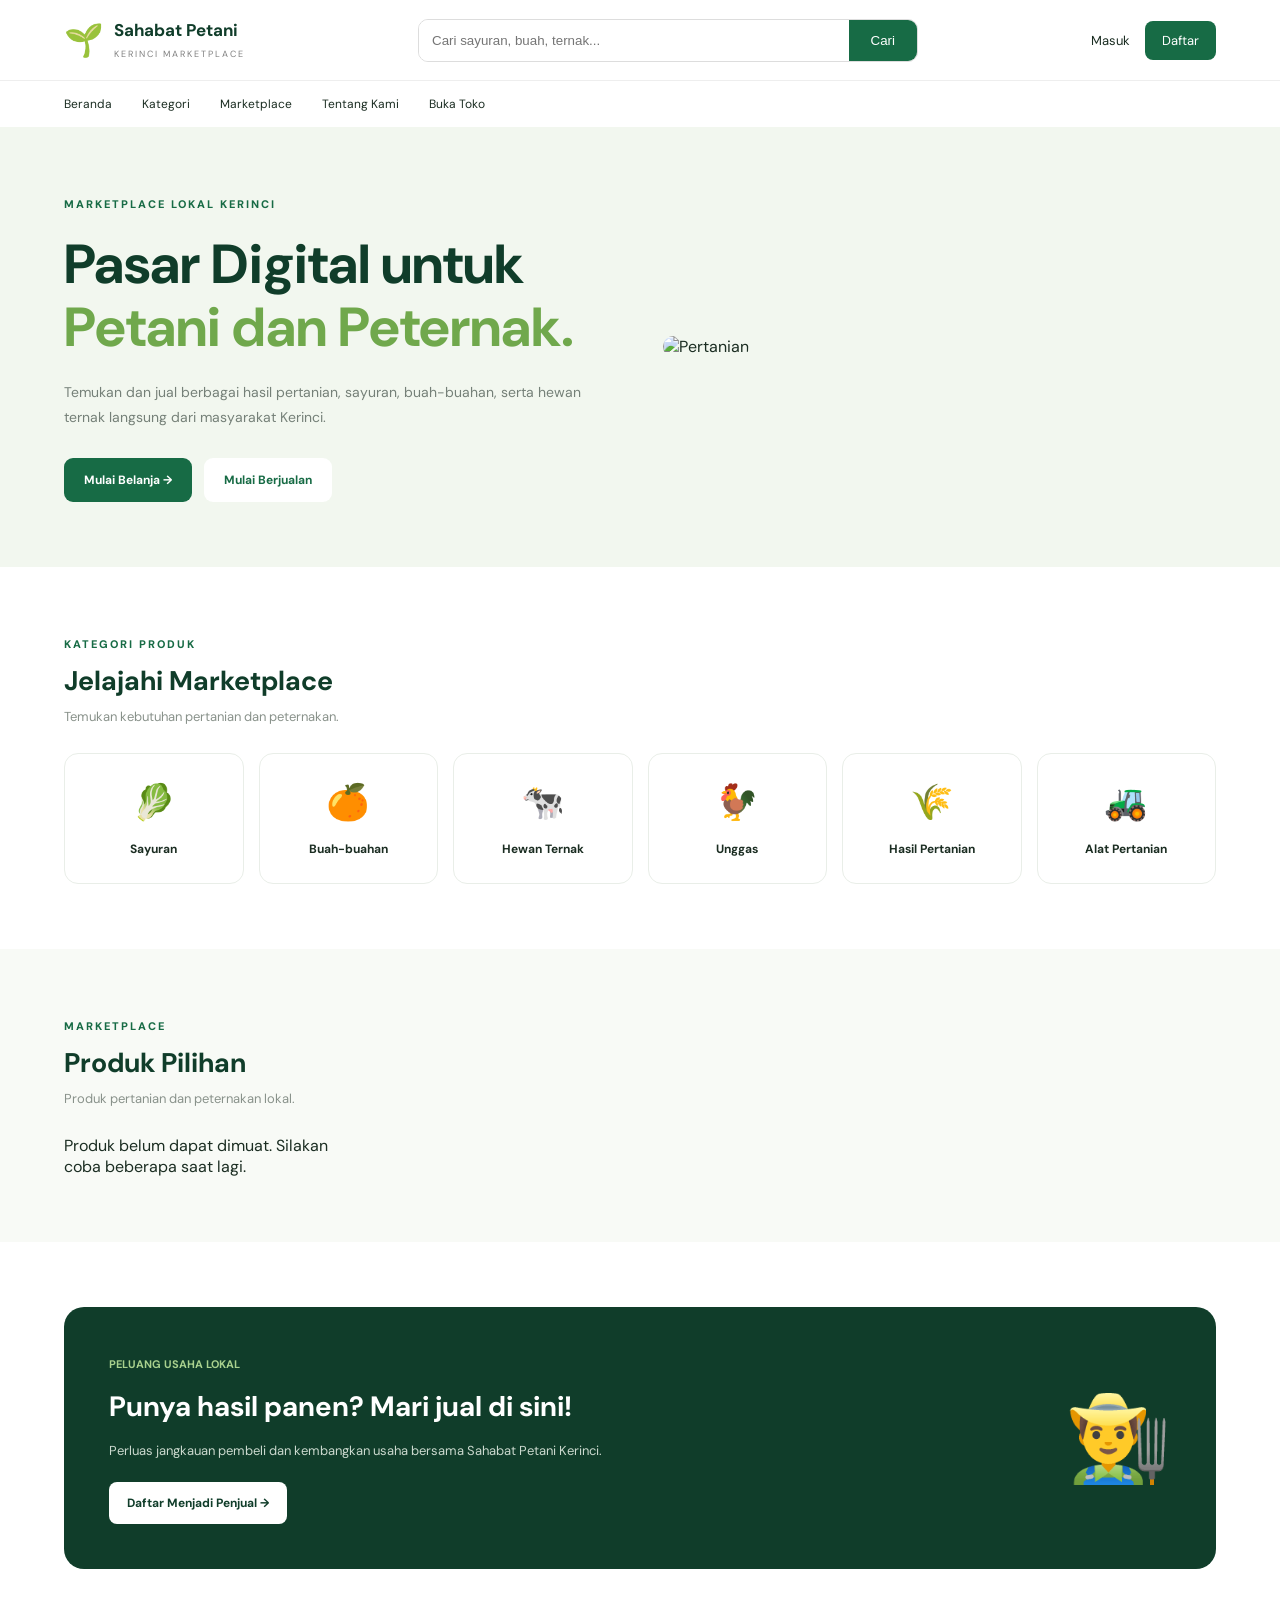
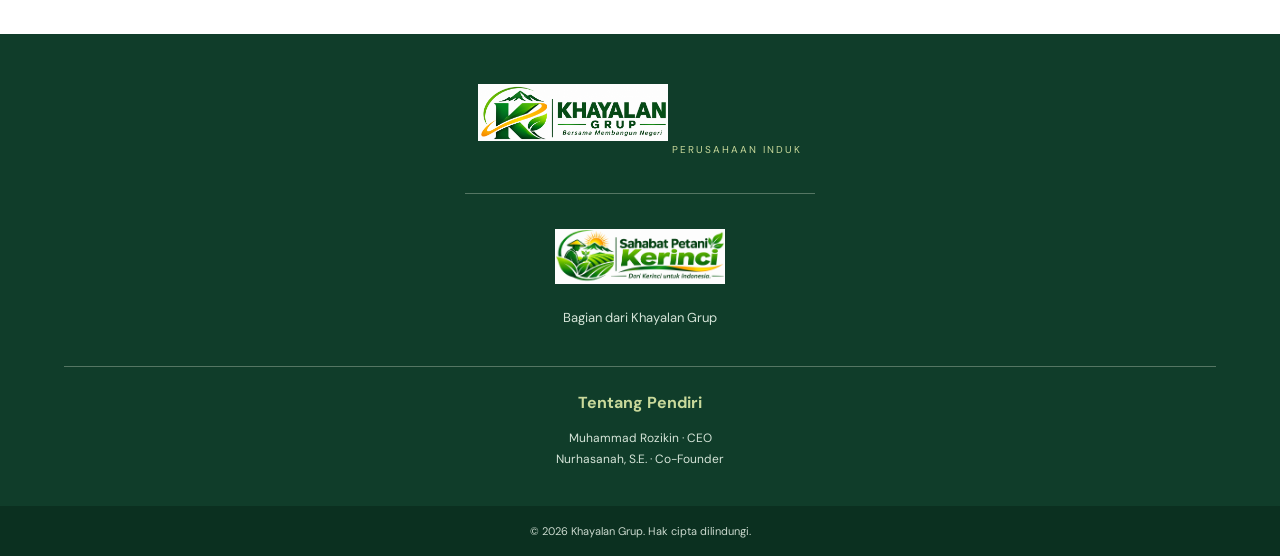
==== commit 662aa6b0: "Update index.html" ====
--- a/index.html
+++ b/index.html
@@ -192,15 +192,10 @@
 
 </main>
 
-
-<footer>
-
-    <footer class="main-footer"><div class="container">
+<footer class="main-footer"><div class="container footer-container">
 
     <div class="group-brand">
         <img src="logo-khayalan-grup-1.png" alt="Khayalan Grup">
-        <h3>KHAYALAN GRUP</h3>
-        <p>Bersama Membangun Negeri</p>
         <span>PERUSAHAAN INDUK</span>
     </div>
 
@@ -208,26 +203,20 @@
 
     <div class="subsidiary-brand">
         <img src="logo-sahabat-petani-kerinci.png" alt="Sahabat Petani Kerinci">
-        <h3>SAHABAT PETANI KERINCI</h3>
-        <p>Dari Kerinci untuk Indonesia</p>
-        <span>ANAK USAHA KHAYALAN GRUP</span>
+        <p>Bagian dari Khayalan Grup</p>
     </div>
 
     <div class="founder-info">
         <h4>Tentang Pendiri</h4>
-        <p><strong>Muhammad Rozikin</strong></p>
-        <p>CEO Khayalan Grup</p>
-        <p>Nurhasanah, S.E.</p>
-        <p>Co-Founder</p>
+        <p>Muhammad Rozikin · CEO</p>
+        <p>Nurhasanah, S.E. · Co-Founder</p>
     </div>
 
 </div>
 
 <div class="footer-bottom">
-    © 2026 Khayalan Grup. Seluruh hak cipta dilindungi.
+    © 2026 Khayalan Grup. Hak cipta dilindungi.
 </div>
-
-    </footer>
 
 </footer>
 
--- a/styles.css
+++ b/styles.css
@@ -331,72 +331,120 @@
     font-size: 85px;
 }
 
-/* FOOTER */
-
-footer {
-    background: #f2f6ef;
-    padding-top: 40px;
-}
-
-.footer-content {
-    display: flex;
-    justify-content: space-between;
-    align-items: flex-start;
-    gap: 40px;
+/* FOOTER KHAYALAN GRUP */
+
+.main-footer {
+    background: #103d2a;
+    color: white;
+    padding-top: 50px;
+}
+
+.main-footer .container {
+    text-align: center;
     padding-bottom: 35px;
 }
 
-.footer-brand {
-    max-width: 380px;
-}
-
-.footer-logo {
-    display: block;
-    width: 200px;
-    max-width: 100%;
+.group-brand img {
+    width: 190px;
+    max-width: 80%;
     height: auto;
     object-fit: contain;
-    margin-bottom: 15px;
-}
-
-.seller-brand-logo {
-    display: block;
-    width: 160px;
-    max-width: 100%;
+    margin-bottom: 12px;
+}
+
+.group-brand h3 {
+    font-size: 20px;
+    letter-spacing: 2px;
+}
+
+.group-brand p,
+.subsidiary-brand p {
+    font-size: 13px;
+    color: #d5e4d8;
+    margin-top: 8px;
+}
+
+.group-brand span,
+.subsidiary-brand span {
+    display: inline-block;
+    margin-top: 12px;
+    font-size: 10px;
+    letter-spacing: 2px;
+    color: #c9d99b;
+}
+
+.footer-divider {
+    width: 70%;
+    max-width: 350px;
+    height: 1px;
+    background: #557663;
+    margin: 35px auto;
+}
+
+.subsidiary-brand img {
+    width: 170px;
+    max-width: 75%;
     height: auto;
     object-fit: contain;
+    margin-bottom: 12px;
+}
+
+.subsidiary-brand h3 {
+    font-size: 17px;
+    letter-spacing: 1px;
+}
+
+.founder-info {
+    margin-top: 40px;
+    padding-top: 25px;
+    border-top: 1px solid #557663;
+}
+
+.founder-info h4 {
     margin-bottom: 15px;
-}
-
-.footer-content h3,
-.footer-content h4 {
-    color: var(--dark);
-    margin-bottom: 12px;
-}
-
-.footer-content p {
+    color: #c9d99b;
+}
+
+.founder-info p {
     font-size: 12px;
-    color: #758078;
     line-height: 1.8;
-}
-
-.parent-company {
-    margin-top: 12px;
-    color: var(--dark) !important;
-    font-size: 12px !important;
-}
-
-.parent-company strong {
-    color: var(--green);
-    letter-spacing: 1px;
-}
-
-.copyright {
-    border-top: 1px solid #e1e9df;
+    color: #d5e4d8;
+}
+
+.footer-bottom {
+    background: #0b3020;
     text-align: center;
-    padding: 18px;
-    color: gray;
+    padding: 18px 10px;
     font-size: 11px;
+    color: #cbd9ce;
+}
+
+/* RESPONSIVE FOOTER */
+
+@media(max-width: 480px) {
+    .main-footer {
+        padding-top: 35px;
+    }
+
+    .group-brand img {
+        width: 165px;
+    }
+
+    .subsidiary-brand img {
+        width: 150px;
+    }
+
+    .group-brand h3 {
+        font-size: 18px;
+    }
+
+    .subsidiary-brand h3 {
+        font-size: 15px;
+    }
+
+    .footer-divider {
+        margin: 28px auto;
+    }
 }
 /* MOBILE */
 
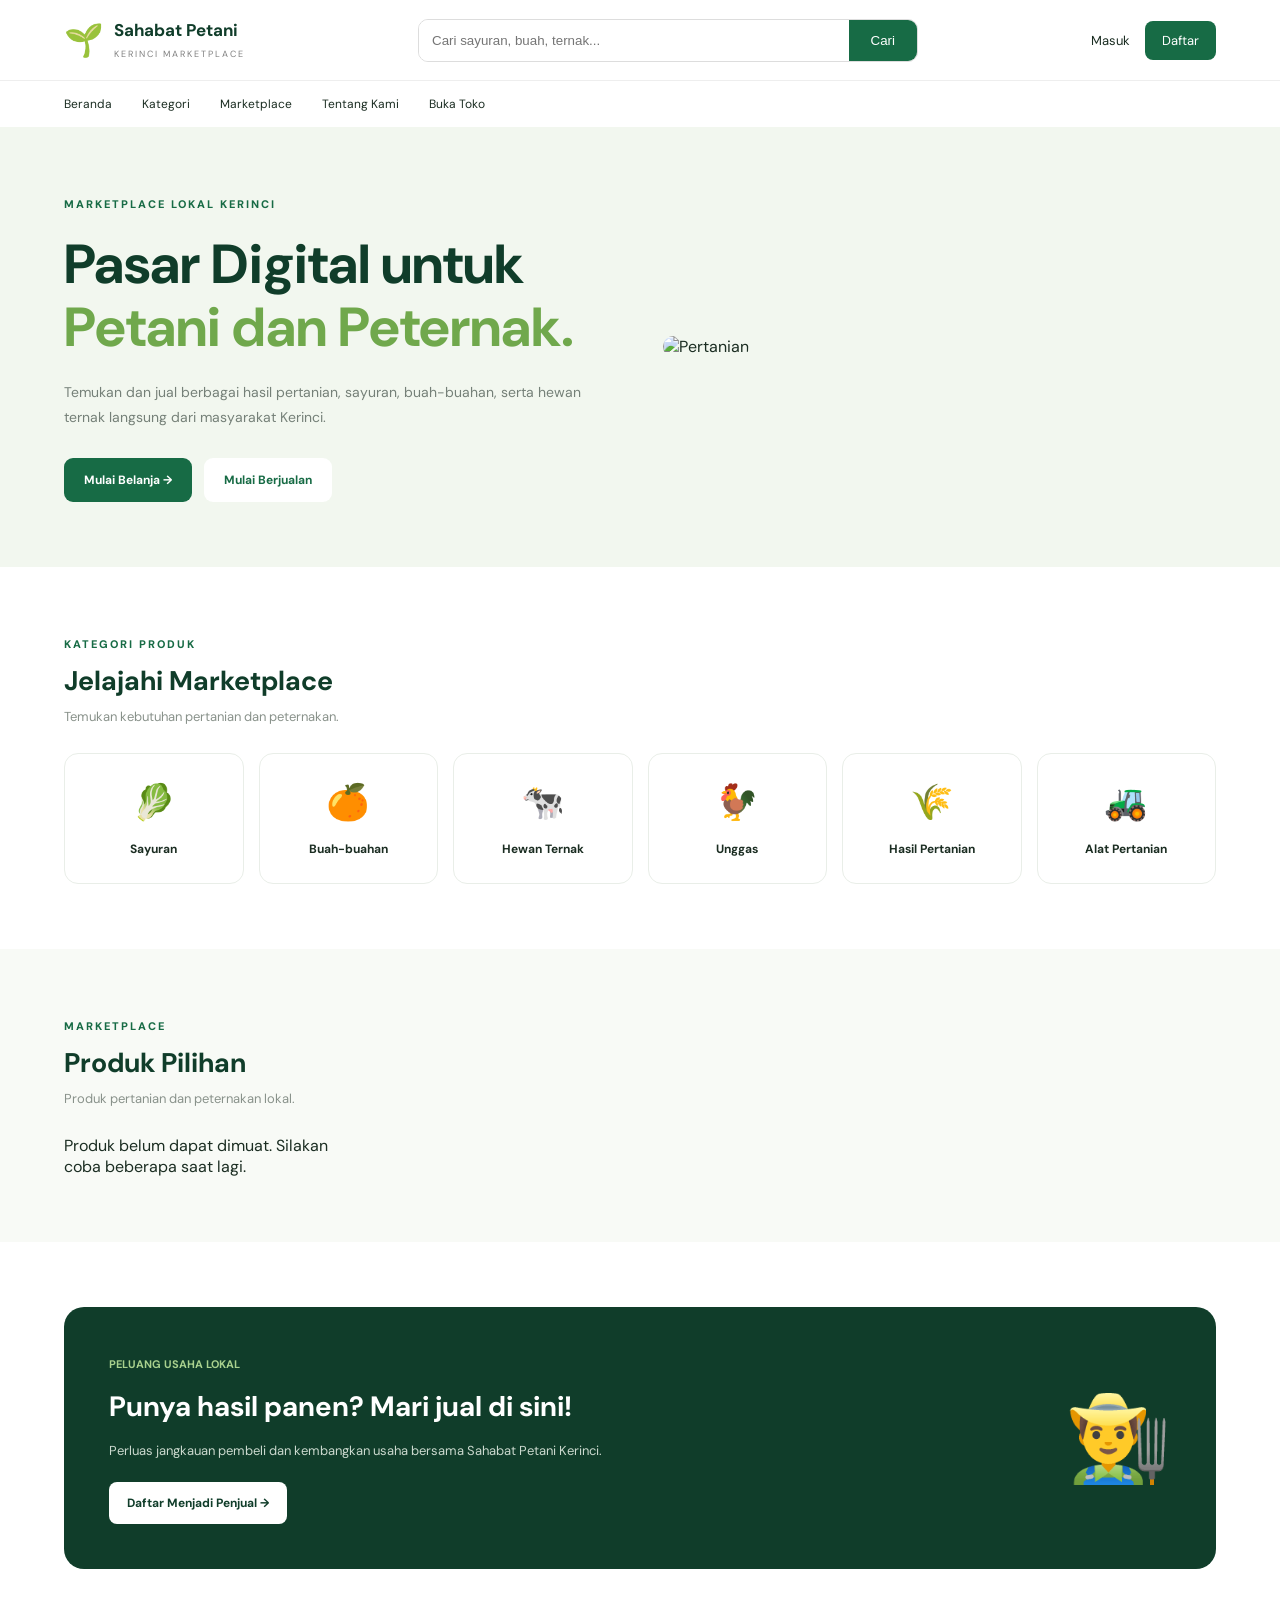
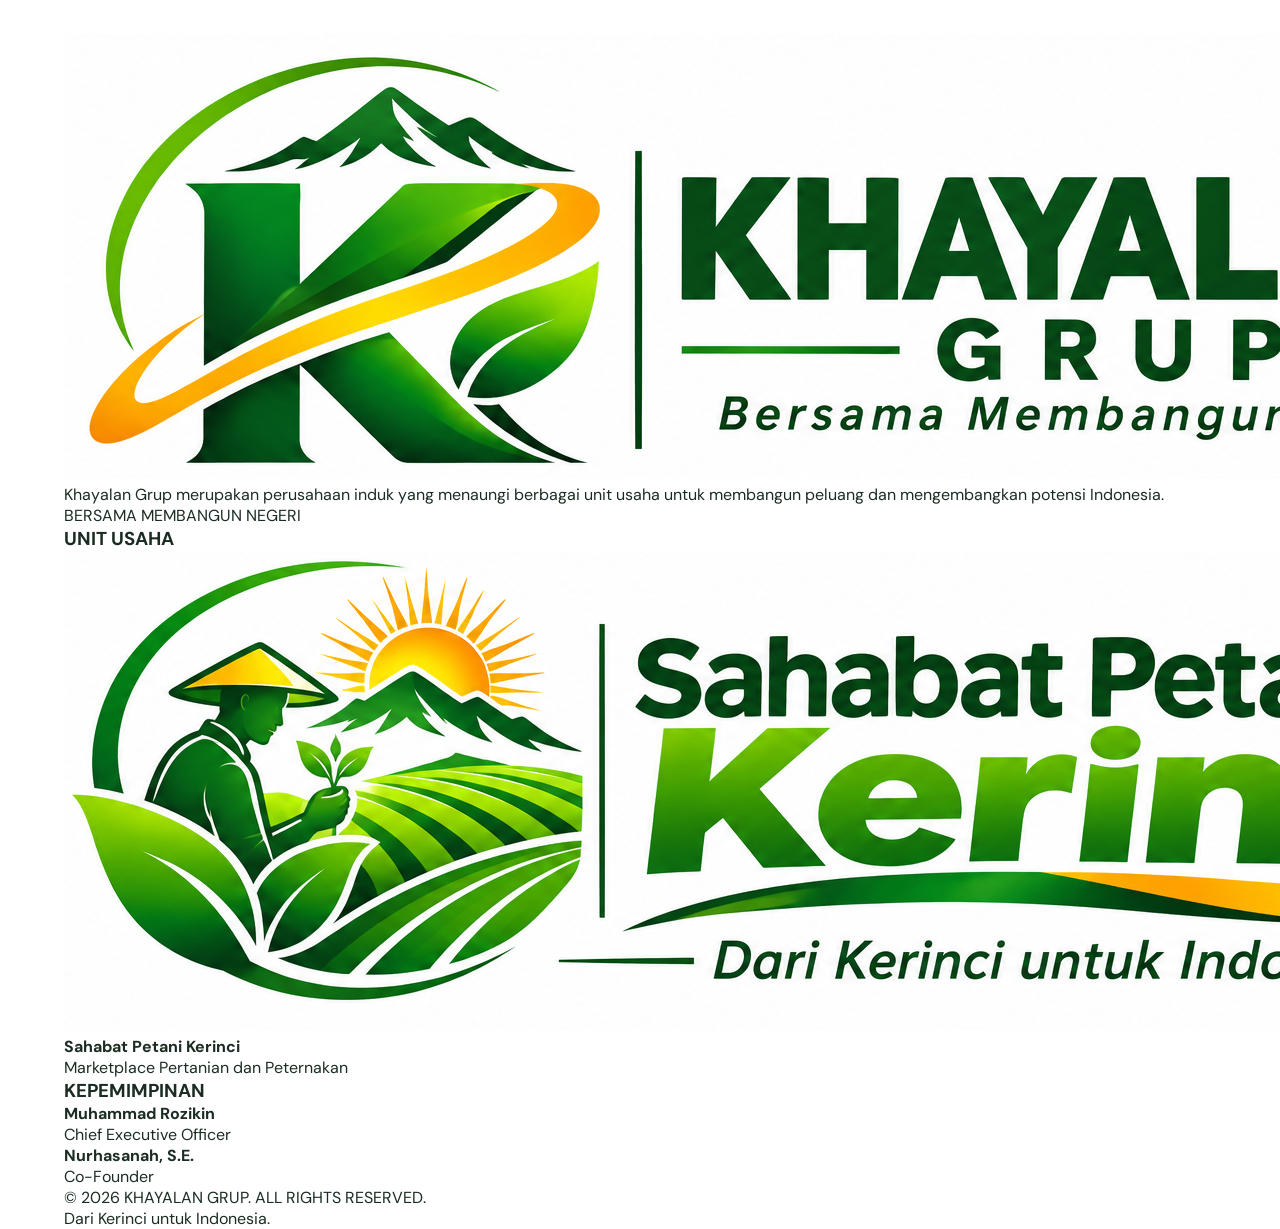
==== commit 123939f7: "Update index.html" ====
--- a/index.html
+++ b/index.html
@@ -192,30 +192,62 @@
 
 </main>
 
-<footer class="main-footer"><div class="container footer-container">
-
-    <div class="group-brand">
-        <img src="logo-khayalan-grup-1.png" alt="Khayalan Grup">
-        <span>PERUSAHAAN INDUK</span>
-    </div>
-
-    <div class="footer-divider"></div>
-
-    <div class="subsidiary-brand">
-        <img src="logo-sahabat-petani-kerinci.png" alt="Sahabat Petani Kerinci">
-        <p>Bagian dari Khayalan Grup</p>
-    </div>
-
-    <div class="founder-info">
-        <h4>Tentang Pendiri</h4>
-        <p>Muhammad Rozikin · CEO</p>
-        <p>Nurhasanah, S.E. · Co-Founder</p>
-    </div>
-
-</div>
-
-<div class="footer-bottom">
-    © 2026 Khayalan Grup. Hak cipta dilindungi.
+<footer class="corporate-footer"><div class="container">
+
+    <div class="corporate-footer-grid">
+
+        <div class="corporate-about">
+            <img
+                src="logo-khayalan-grup-1.png"
+                alt="Khayalan Grup"
+                class="corporate-logo"
+            >
+
+            <p class="corporate-description">
+                Khayalan Grup merupakan perusahaan induk
+                yang menaungi berbagai unit usaha untuk
+                membangun peluang dan mengembangkan potensi
+                Indonesia.
+            </p>
+
+            <span class="corporate-tagline">
+                BERSAMA MEMBANGUN NEGERI
+            </span>
+        </div>
+
+        <div class="corporate-business">
+            <h3>UNIT USAHA</h3>
+
+            <div class="business-item">
+                <img
+                    src="logo-sahabat-petani-kerinci.png"
+                    alt="Sahabat Petani Kerinci"
+                >
+
+                <div>
+                    <strong>Sahabat Petani Kerinci</strong>
+                    <p>Marketplace Pertanian dan Peternakan</p>
+                </div>
+            </div>
+        </div>
+
+        <div class="corporate-founder">
+            <h3>KEPEMIMPINAN</h3>
+
+            <strong>Muhammad Rozikin</strong>
+            <p>Chief Executive Officer</p>
+
+            <strong>Nurhasanah, S.E.</strong>
+            <p>Co-Founder</p>
+        </div>
+
+    </div>
+
+    <div class="corporate-bottom">
+        <p>© 2026 KHAYALAN GRUP. ALL RIGHTS RESERVED.</p>
+        <p>Dari Kerinci untuk Indonesia.</p>
+    </div>
+
 </div>
 
 </footer>
--- a/styles.css
+++ b/styles.css
@@ -331,120 +331,81 @@
     font-size: 85px;
 }
 
-/* FOOTER KHAYALAN GRUP */
+/* FOOTER CORPORATE MINIMALIS */
 
 .main-footer {
-    background: #103d2a;
-    color: white;
-    padding-top: 50px;
-}
-
-.main-footer .container {
+    background: #ffffff;
+    color: #26382d;
+    padding-top: 45px;
+    border-top: 1px solid #edf0eb;
+}
+
+.footer-container {
     text-align: center;
     padding-bottom: 35px;
 }
 
 .group-brand img {
-    width: 190px;
-    max-width: 80%;
+    width: 180px;
+    max-width: 75%;
     height: auto;
-    object-fit: contain;
-    margin-bottom: 12px;
-}
-
-.group-brand h3 {
-    font-size: 20px;
-    letter-spacing: 2px;
-}
-
-.group-brand p,
-.subsidiary-brand p {
-    font-size: 13px;
-    color: #d5e4d8;
-    margin-top: 8px;
-}
-
-.group-brand span,
-.subsidiary-brand span {
-    display: inline-block;
-    margin-top: 12px;
+    display: block;
+    margin: 0 auto 12px;
+}
+
+.group-brand span {
     font-size: 10px;
     letter-spacing: 2px;
-    color: #c9d99b;
+    color: #9b8750;
+    font-weight: 700;
 }
 
 .footer-divider {
-    width: 70%;
-    max-width: 350px;
-    height: 1px;
-    background: #557663;
-    margin: 35px auto;
+    width: 55px;
+    height: 2px;
+    background: #b69b55;
+    margin: 28px auto;
 }
 
 .subsidiary-brand img {
-    width: 170px;
-    max-width: 75%;
+    width: 155px;
+    max-width: 70%;
     height: auto;
-    object-fit: contain;
+    display: block;
+    margin: auto;
+}
+
+.subsidiary-brand p {
+    font-size: 12px;
+    color: #718075;
+    margin-top: 12px;
+}
+
+.founder-info {
+    margin-top: 35px;
+    padding-top: 22px;
+    border-top: 1px solid #edf0eb;
+}
+
+.founder-info h4 {
+    color: #176b45;
+    font-size: 13px;
     margin-bottom: 12px;
 }
 
-.subsidiary-brand h3 {
-    font-size: 17px;
-    letter-spacing: 1px;
-}
-
-.founder-info {
-    margin-top: 40px;
-    padding-top: 25px;
-    border-top: 1px solid #557663;
-}
-
-.founder-info h4 {
-    margin-bottom: 15px;
-    color: #c9d99b;
-}
-
 .founder-info p {
     font-size: 12px;
-    line-height: 1.8;
-    color: #d5e4d8;
+    color: #758078;
+    line-height: 2;
 }
 
 .footer-bottom {
-    background: #0b3020;
+    background: #f7f9f6;
+    border-top: 1px solid #edf0eb;
     text-align: center;
-    padding: 18px 10px;
+    padding: 17px 10px;
     font-size: 11px;
-    color: #cbd9ce;
-}
-
-/* RESPONSIVE FOOTER */
-
-@media(max-width: 480px) {
-    .main-footer {
-        padding-top: 35px;
-    }
-
-    .group-brand img {
-        width: 165px;
-    }
-
-    .subsidiary-brand img {
-        width: 150px;
-    }
-
-    .group-brand h3 {
-        font-size: 18px;
-    }
-
-    .subsidiary-brand h3 {
-        font-size: 15px;
-    }
-
-    .footer-divider {
-        margin: 28px auto;
-    }
+    color: #89928b;
 }
 /* MOBILE */
 
